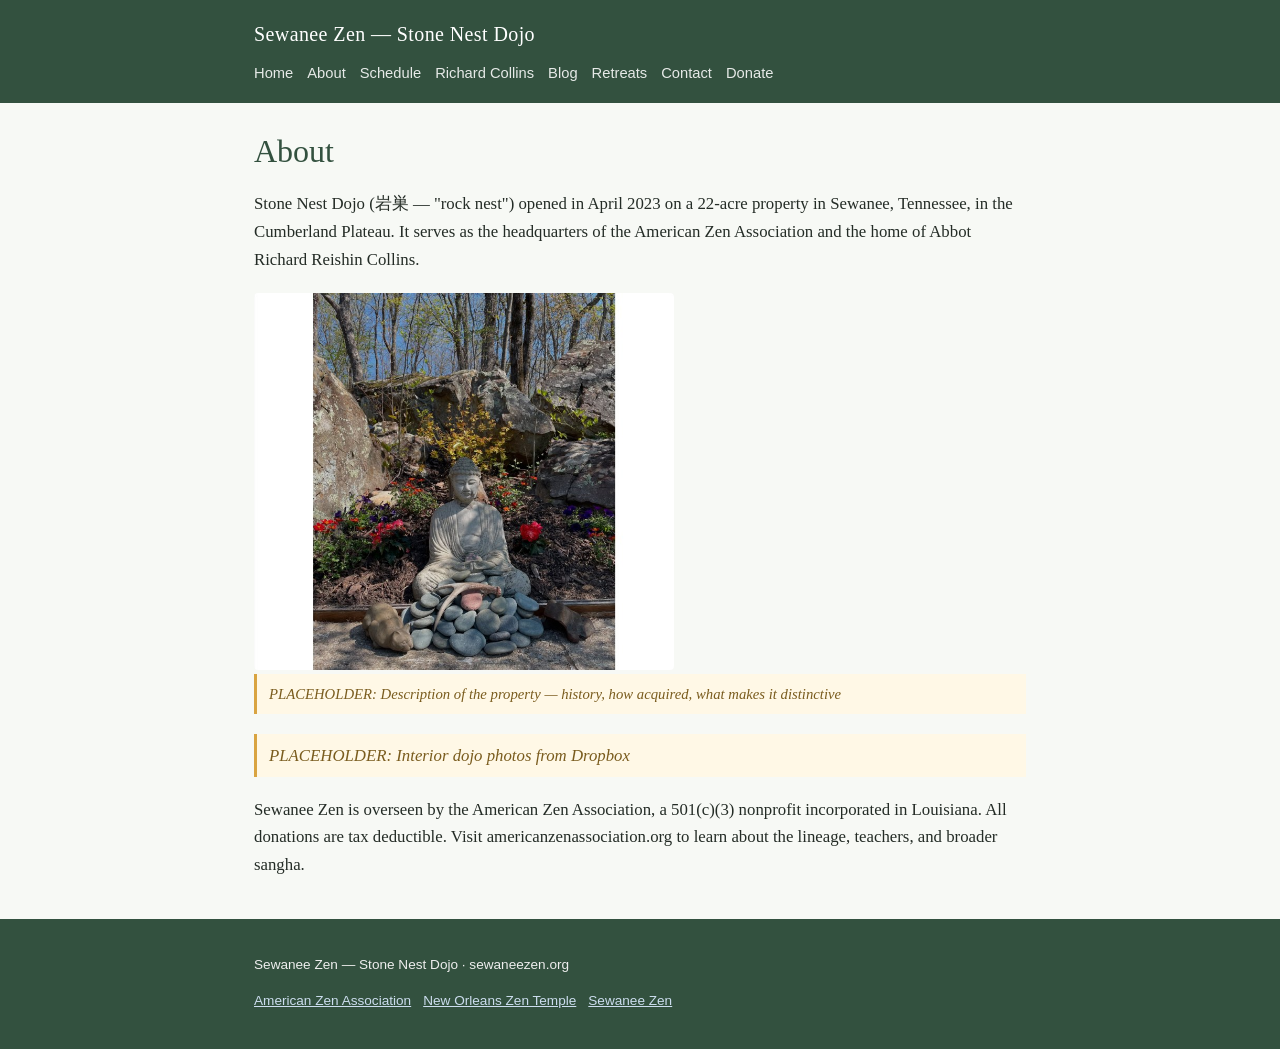
==== about.html @ 214e7ad7 "Initial static site build from content brief" ====
<!doctype html>
<html lang="en">
<head>
<meta charset="utf-8">
<meta name="viewport" content="width=device-width, initial-scale=1">
<title>About · Sewanee Zen — Stone Nest Dojo</title>
<link rel="stylesheet" href="style.css">
</head>
<body>
<header class="site-header">
  <div class="wrap">
    <a class="brand" href="index.html">Sewanee Zen — Stone Nest Dojo</a>
    <nav>
      <a href="index.html">Home</a>
      <a href="about.html">About</a>
      <a href="schedule.html">Schedule</a>
      <a href="richard-collins.html">Richard Collins</a>
      <a href="blog.html">Blog</a>
      <a href="retreats.html">Retreats</a>
      <a href="contact.html">Contact</a>
      <a href="donate.html">Donate</a>
    </nav>
  </div>
</header>
<main class="wrap">
  <h1>About</h1>
  
  <div class="content">
  <p>Stone Nest Dojo (岩巣 — "rock nest") opened in April 2023 on a 22-acre property in Sewanee, Tennessee, in the Cumberland Plateau. It serves as the headquarters of the American Zen Association and the home of Abbot Richard Reishin Collins.</p>
<figure><img class="inline-img" src="images/sewanee_buddha_garden.jpg" alt=""><figcaption class="placeholder">PLACEHOLDER: Description of the property — history, how acquired, what makes it distinctive</figcaption></figure>
<p class="placeholder">PLACEHOLDER: Interior dojo photos from Dropbox</p>
<p>Sewanee Zen is overseen by the American Zen Association, a 501(c)(3) nonprofit incorporated in Louisiana. All donations are tax deductible. Visit americanzenassociation.org to learn about the lineage, teachers, and broader sangha.</p>
  </div>
</main>
<footer class="site-footer">
  <div class="wrap">
    <p>Sewanee Zen — Stone Nest Dojo &middot; sewaneezen.org</p>
    <p class="crosslinks"><a href="https://americanzenassociation.org">American Zen Association</a><a href="https://neworleanszentemple.org">New Orleans Zen Temple</a><a href="https://sewaneezen.org">Sewanee Zen</a></p>
  </div>
</footer>
</body>
</html>
---- style.css ----
:root {
  --primary: #33513f;
  --accent: #6f8f6a;
  --bg: #f7f9f5;
  --text: #242c26;
}
* { box-sizing: border-box; }
body {
  margin: 0; background: var(--bg); color: var(--text);
  font-family: 'Georgia', 'Iowan Old Style', serif;
  line-height: 1.65;
}
.wrap { max-width: 820px; margin: 0 auto; padding: 0 24px; }
.site-header { background: var(--primary); color: #fff; padding: 18px 0; }
.site-header .wrap { display: flex; justify-content: space-between; align-items: center; flex-wrap: wrap; gap: 10px; }
.brand { color: #fff; text-decoration: none; font-size: 1.25rem; letter-spacing: 0.02em; }
nav { display: flex; flex-wrap: wrap; gap: 14px; }
nav a { color: #fff; text-decoration: none; opacity: 0.88; font-size: 0.92rem; font-family: sans-serif; }
nav a:hover { opacity: 1; text-decoration: underline; }
main { padding: 48px 24px 64px; }
h1 { font-size: 2rem; color: var(--primary); margin-bottom: 0.4em; font-weight: 400; }
.content h3 { color: var(--primary); font-family: sans-serif; text-transform: uppercase; letter-spacing: 0.06em; font-size: 0.82rem; margin: 1.6em 0 0.5em; opacity: 0.75; }
.content p { margin: 0 0 1.1em; font-size: 1.05rem; }
figure { margin: 1.2em 0; }
figure img.inline-img { width: 100%; max-width: 420px; border-radius: 4px; display: block; }
figure figcaption { font-size: 0.8rem; color: #8a7550; margin-top: 4px; }
.placeholder {
  background: #fff8e6; border-left: 3px solid #d9a441; padding: 8px 12px;
  font-style: italic; font-size: 0.92rem; color: #7a5c1e;
}
.hero { width: 100%; max-height: 380px; object-fit: cover; border-radius: 4px; margin: 18px 0 30px; }
.site-footer { background: var(--primary); color: #eee; padding: 22px 0; margin-top: 40px; font-family: sans-serif; font-size: 0.85rem; }
.site-footer a { color: #cde; }
.crosslinks a { margin-right: 12px; }
@media (max-width: 600px) { h1 { font-size: 1.5rem; } }
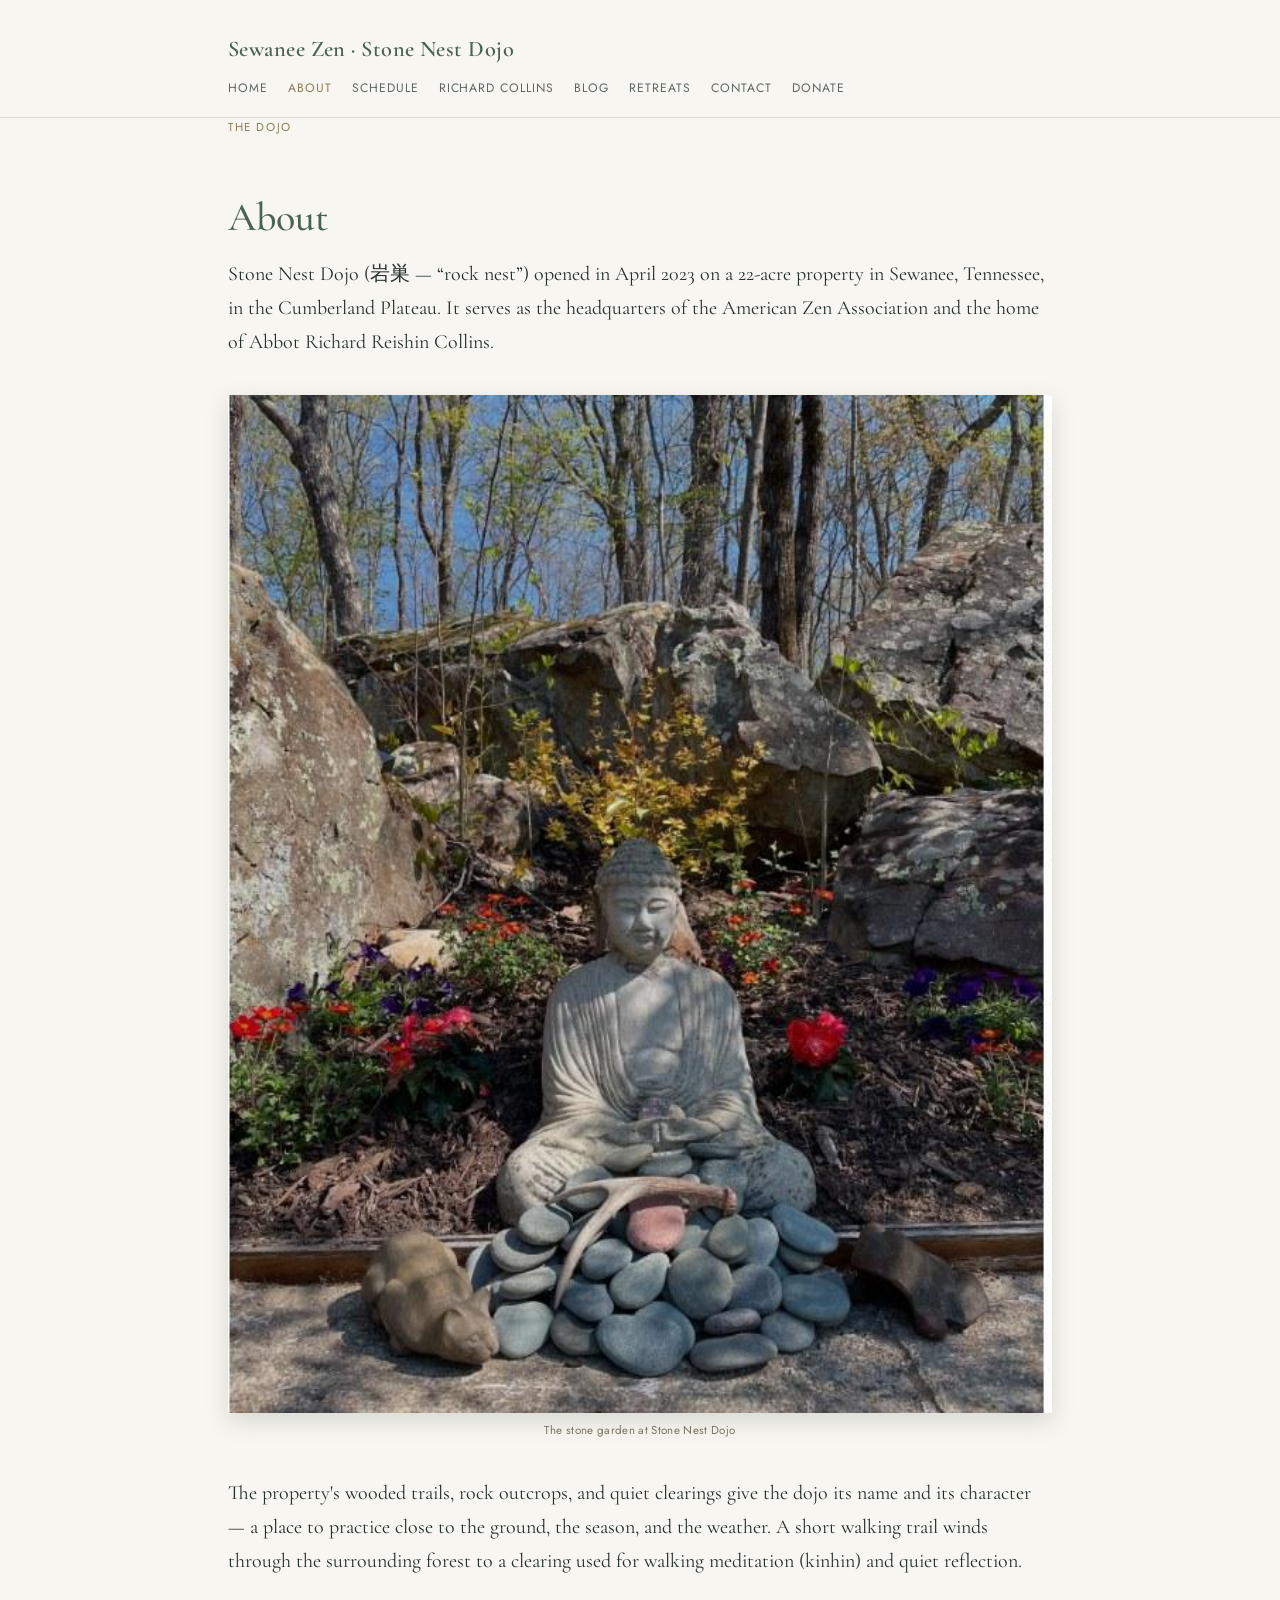
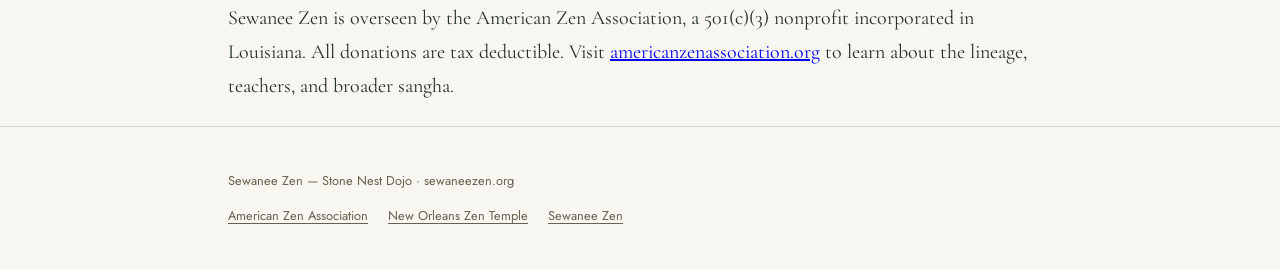
==== commit 4dd9b2c4: "Redesign: warm editorial layout, real property photos, no placeholders" ====
--- a/about.html
+++ b/about.html
@@ -4,15 +4,16 @@
 <meta charset="utf-8">
 <meta name="viewport" content="width=device-width, initial-scale=1">
 <title>About · Sewanee Zen — Stone Nest Dojo</title>
+<meta name="description" content="The Dojo — Sewanee Zen — Stone Nest Dojo">
 <link rel="stylesheet" href="style.css">
 </head>
 <body>
 <header class="site-header">
   <div class="wrap">
-    <a class="brand" href="index.html">Sewanee Zen — Stone Nest Dojo</a>
+    <a class="brand" href="index.html">Sewanee Zen &middot; Stone Nest Dojo</a>
     <nav>
       <a href="index.html">Home</a>
-      <a href="about.html">About</a>
+      <a href="about.html" class="active">About</a>
       <a href="schedule.html">Schedule</a>
       <a href="richard-collins.html">Richard Collins</a>
       <a href="blog.html">Blog</a>
@@ -22,20 +23,25 @@
     </nav>
   </div>
 </header>
+
 <main class="wrap">
-  <h1>About</h1>
+  <p class="eyebrow">The Dojo</p><h1 class="page-title">About</h1>
+  <div class="content">
   
-  <div class="content">
-  <p>Stone Nest Dojo (岩巣 — "rock nest") opened in April 2023 on a 22-acre property in Sewanee, Tennessee, in the Cumberland Plateau. It serves as the headquarters of the American Zen Association and the home of Abbot Richard Reishin Collins.</p>
-<figure><img class="inline-img" src="images/sewanee_buddha_garden.jpg" alt=""><figcaption class="placeholder">PLACEHOLDER: Description of the property — history, how acquired, what makes it distinctive</figcaption></figure>
-<p class="placeholder">PLACEHOLDER: Interior dojo photos from Dropbox</p>
-<p>Sewanee Zen is overseen by the American Zen Association, a 501(c)(3) nonprofit incorporated in Louisiana. All donations are tax deductible. Visit americanzenassociation.org to learn about the lineage, teachers, and broader sangha.</p>
+  <p>Stone Nest Dojo (岩巣 — &ldquo;rock nest&rdquo;) opened in April 2023 on a 22-acre property in Sewanee, Tennessee, in the Cumberland Plateau. It serves as the headquarters of the American Zen Association and the home of Abbot Richard Reishin Collins.</p>
+  <figure class="wide-photo">
+    <img src="images/sewanee_buddha_garden.jpg" alt="Stone garden at Stone Nest Dojo">
+    <figcaption>The stone garden at Stone Nest Dojo</figcaption>
+  </figure>
+  <p>The property's wooded trails, rock outcrops, and quiet clearings give the dojo its name and its character — a place to practice close to the ground, the season, and the weather. A short walking trail winds through the surrounding forest to a clearing used for walking meditation (kinhin) and quiet reflection.</p>
+  <p>Sewanee Zen is overseen by the American Zen Association, a 501(c)(3) nonprofit incorporated in Louisiana. All donations are tax deductible. Visit <a href="https://americanzenassociation.org">americanzenassociation.org</a> to learn about the lineage, teachers, and broader sangha.</p>
+
   </div>
 </main>
 <footer class="site-footer">
   <div class="wrap">
     <p>Sewanee Zen — Stone Nest Dojo &middot; sewaneezen.org</p>
-    <p class="crosslinks"><a href="https://americanzenassociation.org">American Zen Association</a><a href="https://neworleanszentemple.org">New Orleans Zen Temple</a><a href="https://sewaneezen.org">Sewanee Zen</a></p>
+    <p class="crosslinks"><a href="https://americanzenassociation.org">American Zen Association</a> <a href="https://neworleanszentemple.org">New Orleans Zen Temple</a> <a href="https://sewaneezen.org">Sewanee Zen</a></p>
   </div>
 </footer>
 </body>
--- a/style.css
+++ b/style.css
@@ -1,36 +1,88 @@
+
+@import url('https://fonts.googleapis.com/css2?family=Cormorant+Garamond:ital,wght@0,400;0,500;0,600;1,400&family=Jost:wght@400;500&display=swap');
 
 :root {
-  --primary: #33513f;
-  --accent: #6f8f6a;
-  --bg: #f7f9f5;
-  --text: #242c26;
+  --ink: #26302b; --primary: #4a6350; --accent: #8a7a55;
+  --bg: #f7f6f0; --bg-alt: #eef0e7;
 }
 * { box-sizing: border-box; }
+html { scroll-behavior: smooth; }
 body {
-  margin: 0; background: var(--bg); color: var(--text);
-  font-family: 'Georgia', 'Iowan Old Style', serif;
-  line-height: 1.65;
+  margin: 0; background: var(--bg); color: var(--ink);
+  font-family: 'Cormorant Garamond', Georgia, serif;
+  font-size: 20px; line-height: 1.7; -webkit-font-smoothing: antialiased;
 }
-.wrap { max-width: 820px; margin: 0 auto; padding: 0 24px; }
-.site-header { background: var(--primary); color: #fff; padding: 18px 0; }
-.site-header .wrap { display: flex; justify-content: space-between; align-items: center; flex-wrap: wrap; gap: 10px; }
-.brand { color: #fff; text-decoration: none; font-size: 1.25rem; letter-spacing: 0.02em; }
-nav { display: flex; flex-wrap: wrap; gap: 14px; }
-nav a { color: #fff; text-decoration: none; opacity: 0.88; font-size: 0.92rem; font-family: sans-serif; }
-nav a:hover { opacity: 1; text-decoration: underline; }
-main { padding: 48px 24px 64px; }
-h1 { font-size: 2rem; color: var(--primary); margin-bottom: 0.4em; font-weight: 400; }
-.content h3 { color: var(--primary); font-family: sans-serif; text-transform: uppercase; letter-spacing: 0.06em; font-size: 0.82rem; margin: 1.6em 0 0.5em; opacity: 0.75; }
-.content p { margin: 0 0 1.1em; font-size: 1.05rem; }
-figure { margin: 1.2em 0; }
-figure img.inline-img { width: 100%; max-width: 420px; border-radius: 4px; display: block; }
-figure figcaption { font-size: 0.8rem; color: #8a7550; margin-top: 4px; }
-.placeholder {
-  background: #fff8e6; border-left: 3px solid #d9a441; padding: 8px 12px;
-  font-style: italic; font-size: 0.92rem; color: #7a5c1e;
+.wrap { max-width: 880px; margin: 0 auto; padding: 0 28px; }
+
+.site-header { padding: 30px 0 18px; border-bottom: 1px solid rgba(74,99,80,0.2); }
+.site-header .wrap { display: flex; justify-content: space-between; align-items: baseline; flex-wrap: wrap; row-gap: 10px; }
+.brand { color: var(--primary); text-decoration: none; font-size: 1.4rem; letter-spacing: 0.02em; font-weight: 600; }
+nav { display: flex; flex-wrap: wrap; gap: 18px 20px; }
+nav a {
+  color: var(--ink); text-decoration: none; opacity: 0.72;
+  font-family: 'Jost', sans-serif; font-size: 0.76rem; letter-spacing: 0.08em; text-transform: uppercase;
 }
-.hero { width: 100%; max-height: 380px; object-fit: cover; border-radius: 4px; margin: 18px 0 30px; }
-.site-footer { background: var(--primary); color: #eee; padding: 22px 0; margin-top: 40px; font-family: sans-serif; font-size: 0.85rem; }
-.site-footer a { color: #cde; }
-.crosslinks a { margin-right: 12px; }
-@media (max-width: 600px) { h1 { font-size: 1.5rem; } }
+nav a:hover, nav a.active { opacity: 1; color: var(--accent); }
+
+main { padding: 0 0 70px; }
+
+.hero-wrap { position: relative; width: 100%; height: 58vh; min-height: 320px; max-height: 520px; overflow: hidden; margin-bottom: 46px; }
+.hero-wrap img { width: 100%; height: 100%; object-fit: cover; filter: saturate(0.95) brightness(0.72); }
+.hero-overlay { position: absolute; inset: 0; display: flex; align-items: flex-end; }
+.hero-overlay .wrap { padding-bottom: 42px; }
+.hero-tagline {
+  color: #fbf8ee; font-style: italic; font-weight: 400; font-size: clamp(1.4rem, 3vw, 2.15rem);
+  max-width: 640px; text-shadow: 0 2px 18px rgba(0,0,0,0.45); margin: 0;
+}
+
+h1.page-title { font-weight: 500; font-size: 2.5rem; color: var(--primary); margin: 46px 0 6px; }
+.eyebrow { font-family: 'Jost', sans-serif; text-transform: uppercase; letter-spacing: 0.14em; font-size: 0.72rem; color: var(--accent); margin: 0 0 10px; }
+
+.content h2 { font-weight: 500; font-size: 1.45rem; color: var(--primary); margin: 2.2em 0 0.5em; }
+.content h3.person { font-weight: 600; font-size: 1.2rem; color: var(--ink); margin: 1.8em 0 0.15em; }
+.content .person-meta { font-family: 'Jost', sans-serif; font-size: 0.78rem; letter-spacing: 0.05em; text-transform: uppercase; color: var(--accent); margin: 0 0 0.7em; }
+.content p { margin: 0 0 1.15em; }
+.lead { font-size: 1.3rem; font-style: italic; color: var(--primary); border-left: 3px solid var(--accent); padding-left: 18px; margin: 0.4em 0 1.6em; }
+
+figure.portrait { float: right; width: 260px; margin: 0 0 20px 28px; }
+figure.portrait img { width: 100%; border-radius: 2px; box-shadow: 0 8px 24px rgba(38,48,43,0.18); display: block; }
+figure.portrait figcaption { font-family: 'Jost', sans-serif; font-size: 0.72rem; letter-spacing: 0.03em; color: #7a7462; margin-top: 8px; text-align: center; }
+.clearfix::after { content: ""; display: table; clear: both; }
+
+.divider { border: none; border-top: 1px solid rgba(74,99,80,0.22); margin: 2.6em 0; }
+
+.card-row { display: grid; grid-template-columns: repeat(auto-fit, minmax(190px,1fr)); gap: 16px; margin: 8px 0 10px; }
+.card {
+  display: block; text-decoration: none; background: var(--bg-alt); border: 1px solid rgba(74,99,80,0.16);
+  border-radius: 3px; padding: 18px 18px 16px; color: var(--ink); transition: border-color 0.15s, transform 0.15s;
+}
+.card:hover { border-color: var(--accent); transform: translateY(-2px); }
+.card .card-title { font-family: 'Jost', sans-serif; font-weight: 500; font-size: 0.86rem; letter-spacing: 0.03em; color: var(--primary); }
+
+.roster { list-style: none; padding: 0; margin: 0 0 1.4em; }
+.roster li { padding: 7px 0; border-bottom: 1px dotted rgba(74,99,80,0.28); }
+.roster .role { font-family: 'Jost', sans-serif; font-size: 0.78rem; color: #7a7462; }
+
+.addr-card { background: var(--bg-alt); border-left: 3px solid var(--accent); padding: 14px 18px; margin: 0 0 16px; }
+.addr-card .addr-name { font-weight: 600; font-size: 1.1rem; color: var(--primary); }
+.addr-card .addr-detail { font-family: 'Jost', sans-serif; font-size: 0.85rem; color: #5a5642; }
+
+.note-soft { font-style: italic; color: #7a7462; font-size: 0.95rem; }
+
+.schedule-table { width: 100%; border-collapse: collapse; margin: 0 0 1.6em; }
+.schedule-table td { padding: 10px 14px; border-bottom: 1px dotted rgba(74,99,80,0.28); font-size: 1.05rem; }
+.schedule-table td:first-child { font-family: 'Jost', sans-serif; text-transform: uppercase; letter-spacing: 0.05em; font-size: 0.82rem; color: var(--primary); width: 40%; }
+
+figure.wide-photo { margin: 1.8em 0; }
+figure.wide-photo img { width: 100%; border-radius: 2px; box-shadow: 0 8px 24px rgba(38,48,43,0.15); display: block; }
+figure.wide-photo figcaption { font-family: 'Jost', sans-serif; font-size: 0.72rem; letter-spacing: 0.03em; color: #7a7462; margin-top: 8px; text-align: center; }
+
+.site-footer { border-top: 1px solid rgba(74,99,80,0.2); padding: 30px 0; margin-top: 20px; font-family: 'Jost', sans-serif; font-size: 0.8rem; color: #67614f; }
+.site-footer .crosslinks a { color: #67614f; margin-right: 16px; text-decoration: underline; text-underline-offset: 3px; }
+.site-footer .crosslinks a:hover { color: var(--accent); }
+
+@media (max-width: 640px) {
+  body { font-size: 18px; }
+  figure.portrait { float: none; width: 100%; margin: 0 0 20px; }
+  h1.page-title { font-size: 1.9rem; }
+}
